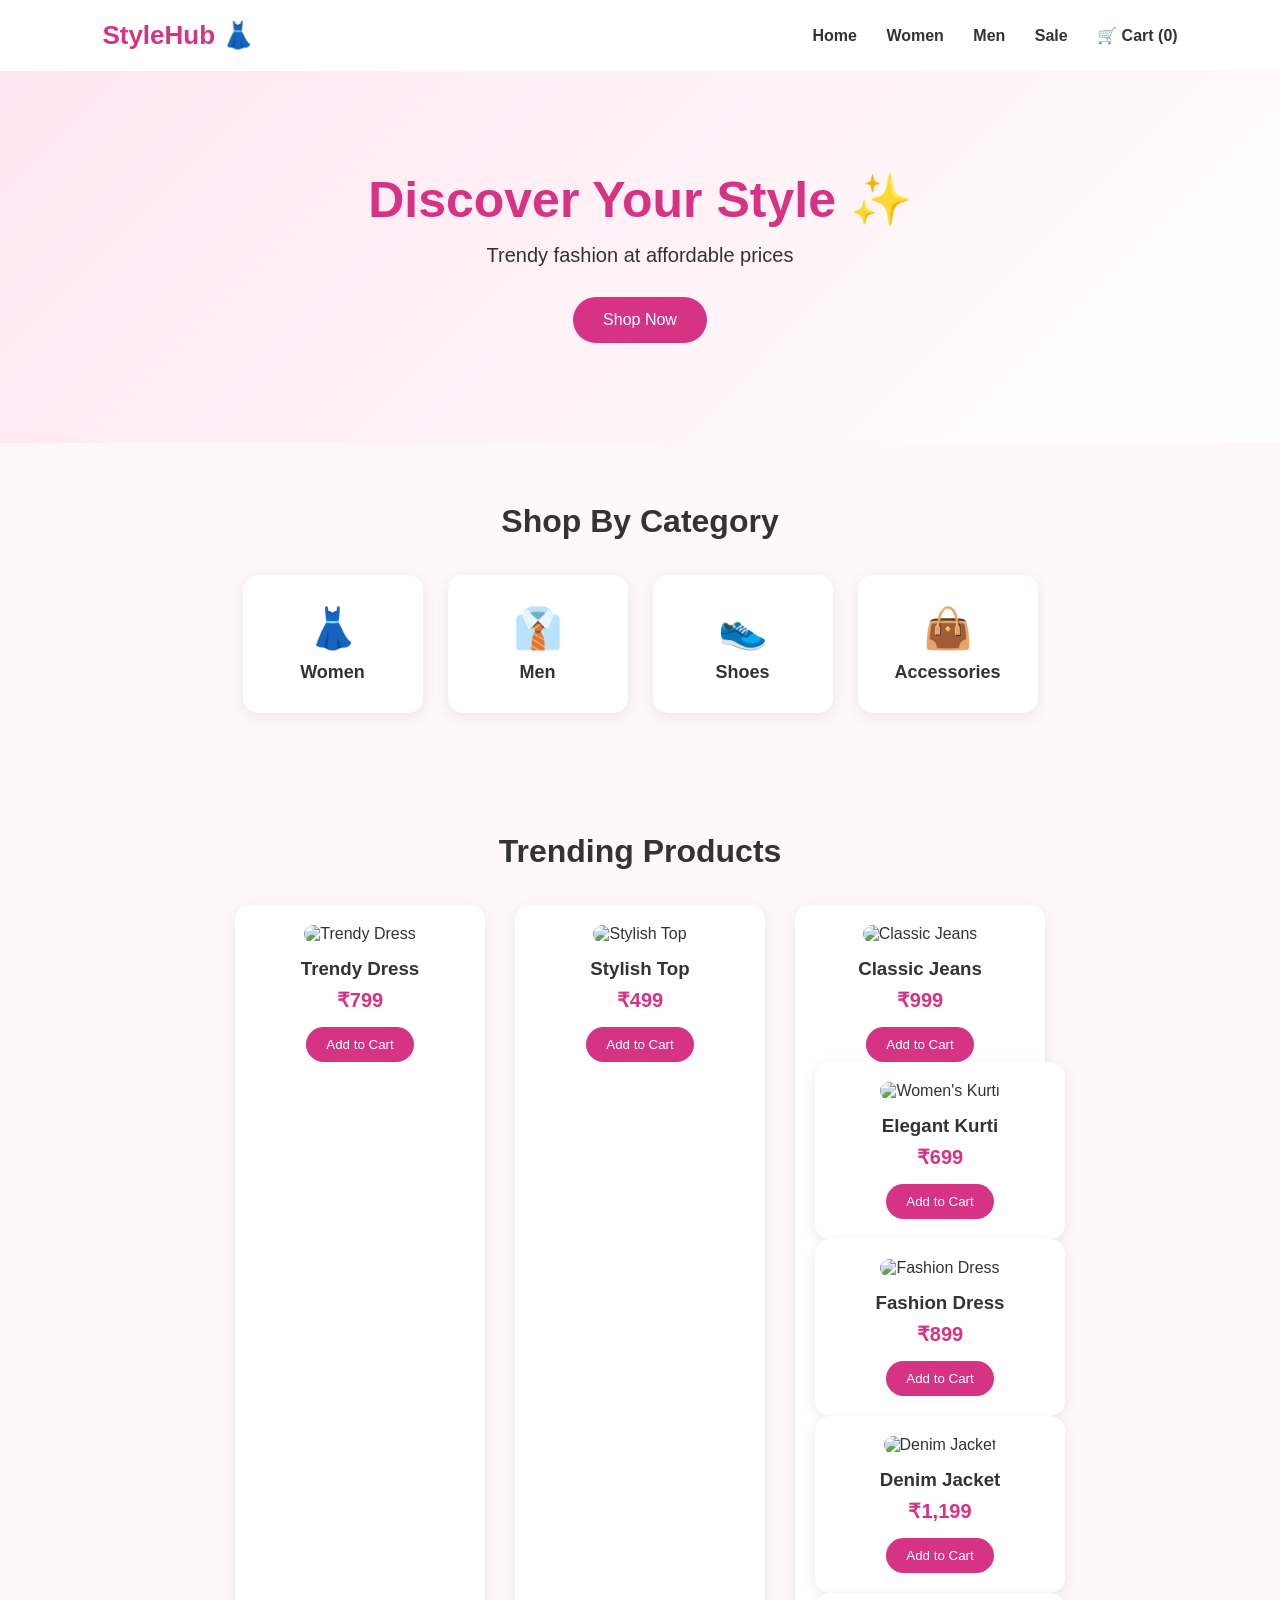
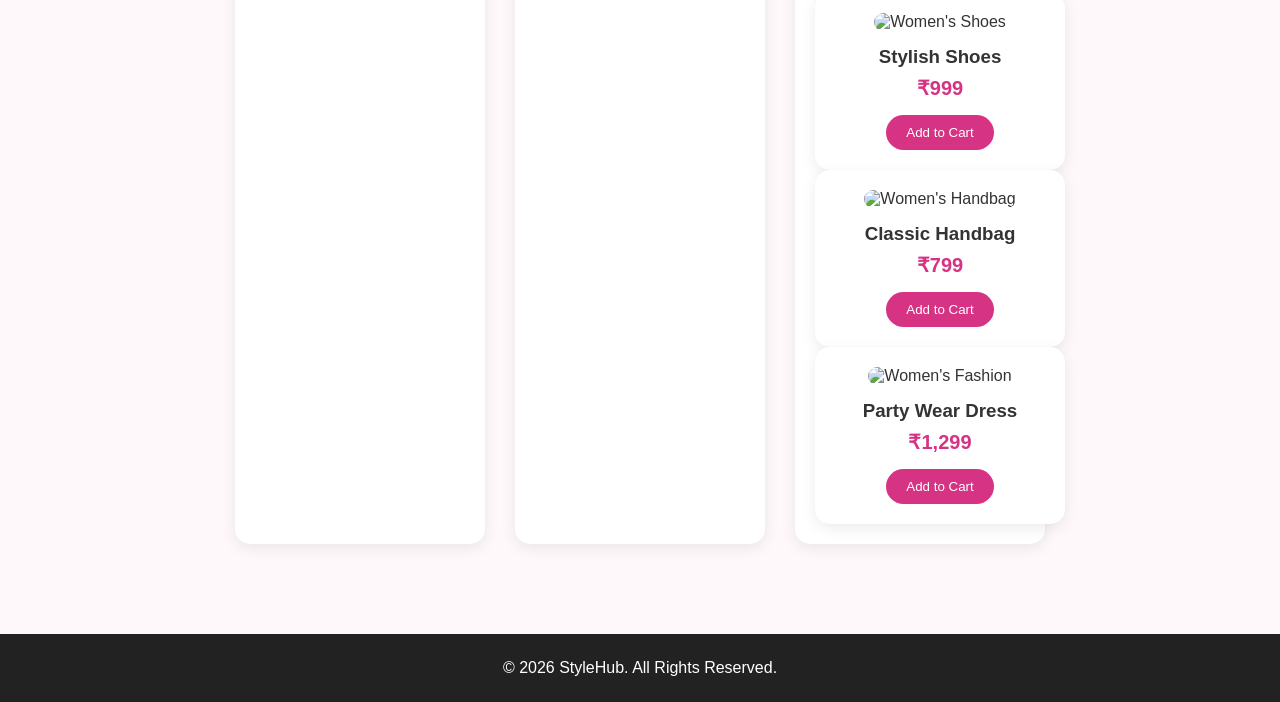
==== index.html @ b8735ea9 "Update index.html" ====
<!DOCTYPE html>
<html lang="en">
<head>
    <meta charset="UTF-8">
    <meta name="viewport" content="width=device-width, initial-scale=1.0">

    <title>StyleHub - Fashion Store</title>

    <link rel="stylesheet" href="style.css">
</head>

<body>

    <!-- Navigation Bar -->
    <nav>
        <h2>StyleHub 👗</h2>

        <div>
            <a href="#">Home</a>
            <a href="#">Women</a>
            <a href="#">Men</a>
            <a href="#">Sale</a>
            <a href="cart.html">🛒 Cart (<span id="cart-count">0</span>)</a>
        </div>
    </nav>

    <!-- Hero Section -->
    <section class="hero">

        <h1>Discover Your Style ✨</h1>

        <p>Trendy fashion at affordable prices</p>

        <button>Shop Now</button>

    </section>

    <!-- Categories -->
    <section class="categories">

        <h2>Shop By Category</h2>

        <div class="category-container">

            <div class="category">
                👗
                <h3>Women</h3>
            </div>

            <div class="category">
                👔
                <h3>Men</h3>
            </div>

            <div class="category">
                👟
                <h3>Shoes</h3>
            </div>

            <div class="category">
                👜
                <h3>Accessories</h3>
            </div>

        </div>

    </section>

    <!-- Trending Products -->
    <section class="products">

        <h2>Trending Products</h2>

        <div class="product-container">

            <div class="product">
                <img src="https://images.unsplash.com/photo-1595777457583-95e059d581b8"
                    alt="Trendy Dress">
               
                <h3>Trendy Dress</h3>
                <p>₹799</p>
                <button onclick="addToCart('Trendy Dress', 799)">Add to Cart</button>
            </div>

            <div class="product">
                <img src="https://images.unsplash.com/photo-1564257577054-3e5a7d1e4b4c"
                    alt="Stylish Top">
                
                <h3>Stylish Top</h3>
                <p>₹499</p>
                <button onclick="addToCart('Stylish Top', 499)">Add to Cart</button>
            </div>

            <div class="product">
                <img src="https://images.unsplash.com/photo-1541099649105-f69ad21f3246"
                    alt="Classic Jeans">
                
                <h3>Classic Jeans</h3>
                <p>₹999</p>
                <button onclick="addToCart('Classic Jeans', 999)">Add to Cart</button>

                <!-- Product 4 -->
<div class="product">

    <img src="https://images.unsplash.com/photo-1594633312681-425c7b97ccd1"
         alt="Women's Kurti">

    <h3>Elegant Kurti</h3>

    <p>₹699</p>

    <button onclick="addToCart('Elegant Kurti', 699)">
        Add to Cart
    </button>

</div>


<!-- Product 5 -->
<div class="product">

    <img src="https://images.unsplash.com/photo-1529139574466-a303027c1d8b"
         alt="Fashion Dress">

    <h3>Fashion Dress</h3>

    <p>₹899</p>

    <button onclick="addToCart('Fashion Dress', 899)">
        Add to Cart
    </button>

</div>


<!-- Product 6 -->
<div class="product">

    <img src="https://images.unsplash.com/photo-1551488831-00ddcb6c6bd3"
         alt="Denim Jacket">

    <h3>Denim Jacket</h3>

    <p>₹1,199</p>

    <button onclick="addToCart('Denim Jacket', 1199)">
        Add to Cart
    </button>

</div>


<!-- Product 7 -->
<div class="product">

    <img src="https://images.unsplash.com/photo-1543163521-1bf539c55dd2"
         alt="Women's Shoes">

    <h3>Stylish Shoes</h3>

    <p>₹999</p>

    <button onclick="addToCart('Stylish Shoes', 999)">
        Add to Cart
    </button>

</div>


<!-- Product 8 -->
<div class="product">

    <img src="https://images.unsplash.com/photo-1584917865442-de89df76afd3"
         alt="Women's Handbag">

    <h3>Classic Handbag</h3>

    <p>₹799</p>

    <button onclick="addToCart('Classic Handbag', 799)">
        Add to Cart
    </button>

</div>


<!-- Product 9 -->
<div class="product">

    <img src="https://images.unsplash.com/photo-1515372039744-b8f02a3ae446"
         alt="Women's Fashion">

    <h3>Party Wear Dress</h3>

    <p>₹1,299</p>

    <button onclick="addToCart('Party Wear Dress', 1299)">
        Add to Cart
    </button>

</div>
            </div>

        </div>

    </section>

    <!-- Footer -->
    <footer>

        <p>© 2026 StyleHub. All Rights Reserved.</p>

    </footer>

    <script src="script.js"></script>

</body>
</html>
---- style.css ----
/* General */
* {
    box-sizing: border-box;
    margin: 0;
    padding: 0;
}

body {
    font-family: Arial, sans-serif;
    background-color: #fff8fb;
    color: #333;
}

/* Navigation */
nav {
    display: flex;
    justify-content: space-between;
    align-items: center;
    padding: 20px 8%;
    background-color: white;
    box-shadow: 0 2px 10px rgba(0, 0, 0, 0.08);
}

nav h2 {
    color: #d63384;
    font-size: 26px;
}

nav a {
    text-decoration: none;
    color: #333;
    margin-left: 25px;
    font-weight: bold;
}

nav a:hover {
    color: #d63384;
}

/* Hero */
.hero {
    text-align: center;
    padding: 100px 20px;
    background: linear-gradient(135deg, #ffe6f0, #fff);
}

.hero h1 {
    font-size: 50px;
    color: #d63384;
    margin-bottom: 15px;
}

.hero p {
    font-size: 20px;
    margin-bottom: 30px;
}

.hero button {
    background-color: #d63384;
    color: white;
    border: none;
    padding: 14px 30px;
    border-radius: 25px;
    font-size: 16px;
    cursor: pointer;
}

.hero button:hover {
    background-color: #b52b70;
}

/* Categories */
.categories {
    padding: 60px 8%;
    text-align: center;
}

.categories h2,
.products h2 {
    font-size: 32px;
    margin-bottom: 35px;
}

.category-container {
    display: flex;
    justify-content: center;
    gap: 25px;
    flex-wrap: wrap;
}

.category {
    background-color: white;
    width: 180px;
    padding: 30px;
    border-radius: 15px;
    box-shadow: 0 4px 15px rgba(0, 0, 0, 0.08);
    font-size: 40px;
}

.category h3 {
    font-size: 18px;
    margin-top: 10px;
}

/* Products */
.products {
    padding: 60px 8%;
    text-align: center;
}

.product-container {
    display: flex;
    justify-content: center;
    gap: 30px;
    flex-wrap: wrap;
}

.product {
    width: 250px;
    background-color: white;
    padding: 20px;
    border-radius: 15px;
    box-shadow: 0 4px 15px rgba(0, 0, 0, 0.08);
}

.product img {
    width: 100%;
    height: 280px;
    object-fit: cover;
    border-radius: 12px;
    margin-bottom: 15px;
}

.product h3 {
    margin-bottom: 8px;
}

.product p {
    font-size: 20px;
    font-weight: bold;
    color: #d63384;
    margin-bottom: 15px;
}

.product button {
    background-color: #d63384;
    color: white;
    border: none;
    padding: 10px 20px;
    border-radius: 20px;
    cursor: pointer;
}

.product button:hover {
    background-color: #b52b70;
}

/* Footer */
footer {
    text-align: center;
    padding: 25px;
    background-color: #222;
    color: white;
    margin-top: 30px;
}

/* Mobile */
@media (max-width: 700px) {

    nav {
        flex-direction: column;
        gap: 15px;
    }

    nav a {
        margin: 5px;
    }

    .hero h1 {
        font-size: 35px;
    }

    .category-container,
    .product-container {
        flex-direction: column;
        align-items: center;
    }
}
/* Cart Page */

.cart-section {
    padding: 60px 8%;
    min-height: 70vh;
}

.cart-section h1 {
    text-align: center;
    margin-bottom: 40px;
    color: #d63384;
}

.cart-item {
    display: flex;
    justify-content: space-between;
    align-items: center;

    background: white;

    padding: 20px;

    margin-bottom: 15px;

    border-radius: 12px;

    box-shadow: 0 3px 12px rgba(0, 0, 0, 0.08);
}

.cart-item h3 {
    margin-bottom: 10px;
}

.cart-item strong {
    font-size: 20px;
    color: #d63384;
}

.cart-item button {
    margin-left: 20px;

    background: #dc3545;
    color: white;

    border: none;

    padding: 8px 15px;

    border-radius: 20px;

    cursor: pointer;
}

.cart-total {
    text-align: right;
    margin-top: 30px;
}

.cart-total h2 {
    margin-bottom: 20px;
}

.cart-total button {
    background: #d63384;
    color: white;

    border: none;

    padding: 14px 25px;

    border-radius: 25px;

    cursor: pointer;

    font-size: 16px;
}
/* Quantity Controls */

.quantity-control {
    display: flex;
    align-items: center;
    gap: 12px;
    margin-top: 12px;
}

.quantity-control button {
    width: 32px;
    height: 32px;

    border: none;
    border-radius: 50%;

    background-color: #d63384;
    color: white;

    font-size: 18px;
    cursor: pointer;
}

.quantity-control button:hover {
    background-color: #b52b70;
}

.quantity-control span {
    font-size: 18px;
    font-weight: bold;
    min-width: 20px;
    text-align: center;
}
/* =========================
   CHECKOUT PAGE
   ========================= */

.checkout-section {
    max-width: 600px;
    margin: 50px auto;
    padding: 30px;

    background: white;

    border-radius: 15px;

    box-shadow: 0 4px 15px rgba(0, 0, 0, 0.08);
}

.checkout-section h1 {
    text-align: center;

    color: #d63384;

    margin-bottom: 30px;
}

.checkout-section label {
    display: block;

    margin-top: 15px;
    margin-bottom: 7px;

    font-weight: bold;
}

.checkout-section input,
.checkout-section textarea,
.checkout-section select {

    width: 100%;

    padding: 12px;

    border: 1px solid #ddd;

    border-radius: 8px;

    font-size: 15px;

    box-sizing: border-box;
}

.checkout-section textarea {

    min-height: 100px;

    resize: vertical;
}

.checkout-section input:focus,
.checkout-section textarea:focus,
.checkout-section select:focus {

    outline: none;

    border-color: #d63384;
}

.checkout-section h2 {

    margin-top: 25px;

    color: #333;
}

.checkout-section button {

    width: 100%;

    margin-top: 25px;

    padding: 14px;

    background: #d63384;

    color: white;

    border: none;

    border-radius: 25px;

    font-size: 16px;

    cursor: pointer;
}

.checkout-section button:hover {

    background: #b52b70;
}
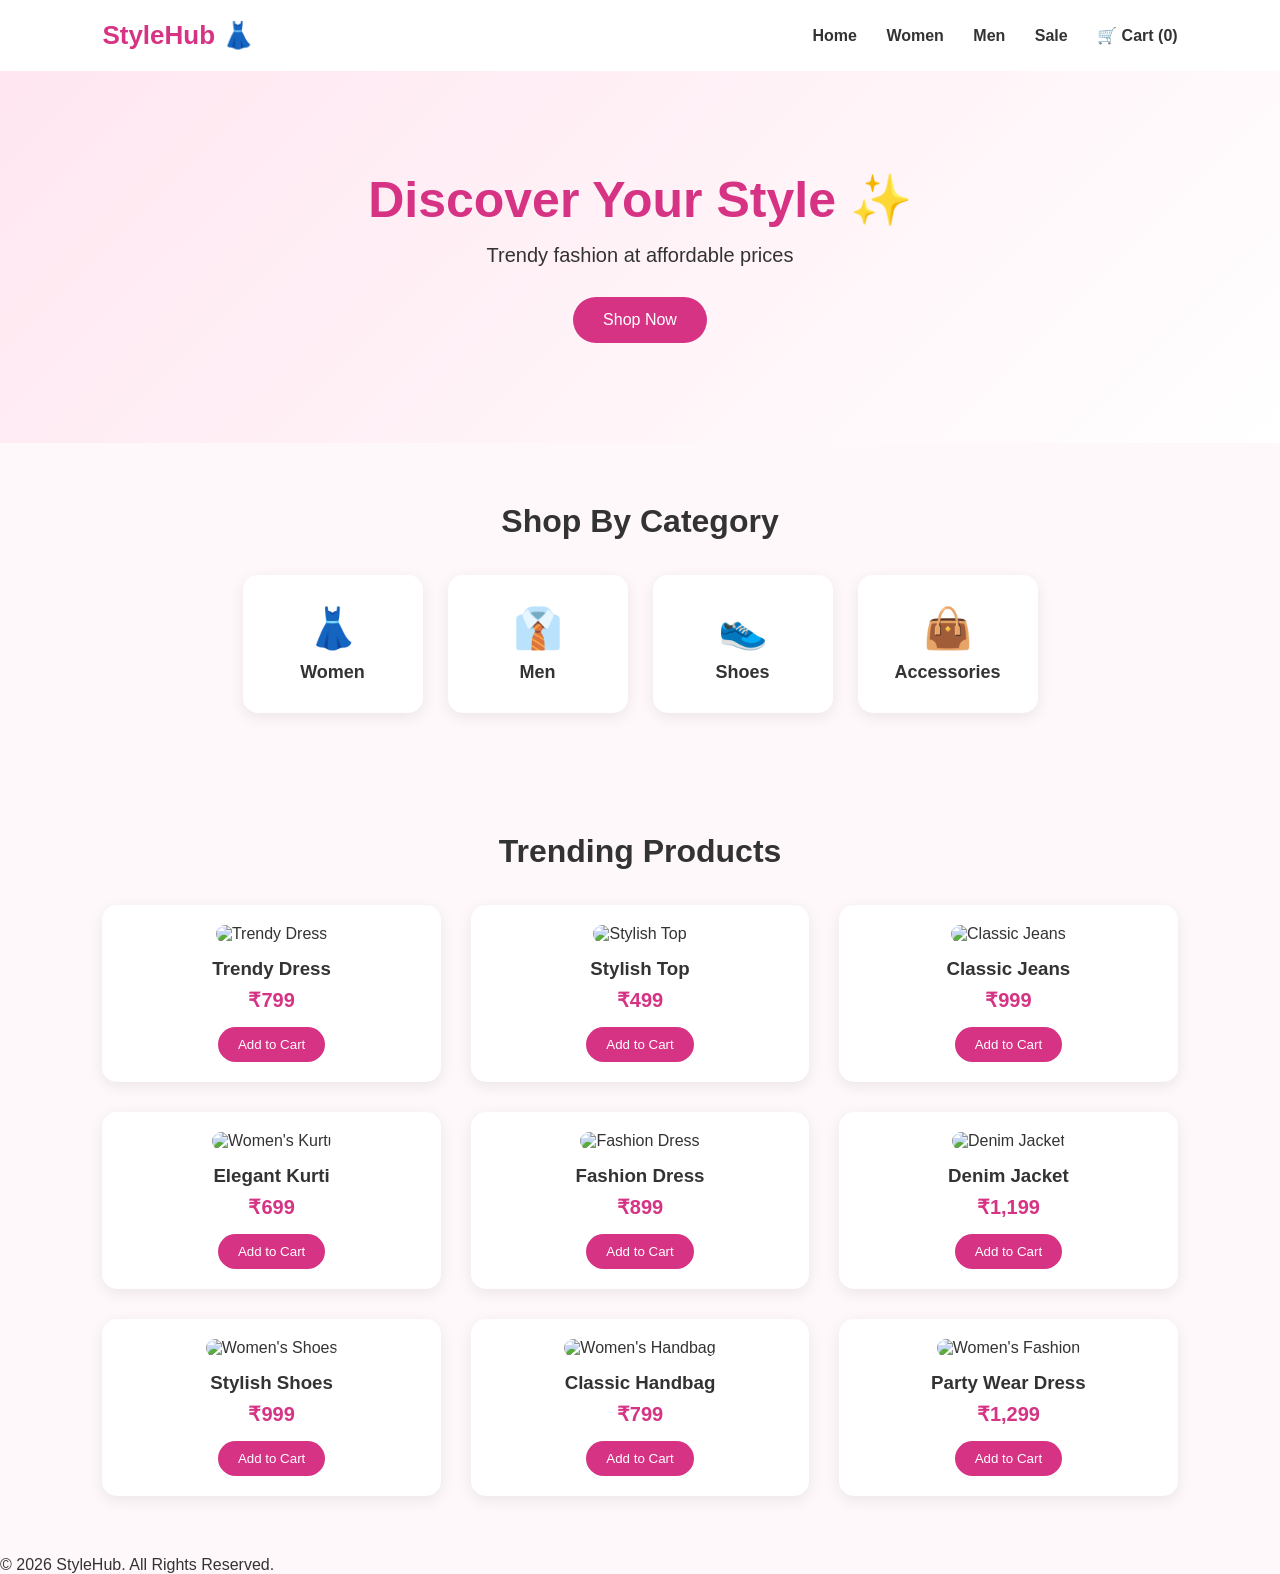
==== commit 3a1e0733: "Update index.html" ====
--- a/index.html
+++ b/index.html
@@ -42,22 +42,22 @@
 
         <div class="category-container">
 
-            <div class="category">
+            <div class="category" onclick="showCategory('Women')">
                 👗
                 <h3>Women</h3>
             </div>
 
-            <div class="category">
+            <div class="category" onclick="showCategory('Men')">
                 👔
                 <h3>Men</h3>
             </div>
 
-            <div class="category">
+            <div class="category" onclick="showCategory('Shoes')">
                 👟
                 <h3>Shoes</h3>
             </div>
 
-            <div class="category">
+            <div class="category" onclick="showCategory('Accessories')">
                 👜
                 <h3>Accessories</h3>
             </div>
@@ -98,7 +98,7 @@
                 <h3>Classic Jeans</h3>
                 <p>₹999</p>
                 <button onclick="addToCart('Classic Jeans', 999)">Add to Cart</button>
-
+</div>
                 <!-- Product 4 -->
 <div class="product">
 
@@ -194,16 +194,15 @@
 
     <p>₹1,299</p>
 
-    <button onclick="addToCart('Party Wear Dress', 1299)">
-        Add to Cart
-    </button>
-
-</div>
-            </div>
-
-        </div>
-
-    </section>
+        <button onclick="addToCart('Party Wear Dress', 1299)">
+        Add to Cart
+    </button>
+
+</div>
+
+</div>
+
+</section>
 
     <!-- Footer -->
     <footer>
--- a/style.css
+++ b/style.css
@@ -102,6 +102,7 @@
     margin-top: 10px;
 }
 
+
 /* Products */
 .products {
     padding: 60px 8%;
@@ -109,14 +110,15 @@
 }
 
 .product-container {
-    display: flex;
-    justify-content: center;
+    display: grid;
+    grid-template-columns: repeat(3, minmax(0, 1fr));
     gap: 30px;
-    flex-wrap: wrap;
+    align-items: start;
 }
 
 .product {
-    width: 250px;
+    width: 100%;
+    box-sizing: border-box;
     background-color: white;
     padding: 20px;
     border-radius: 15px;
@@ -155,13 +157,18 @@
     background-color: #b52b70;
 }
 
-/* Footer */
-footer {
-    text-align: center;
-    padding: 25px;
-    background-color: #222;
-    color: white;
-    margin-top: 30px;
+/* Tablet */
+@media (max-width: 900px) {
+    .product-container {
+        grid-template-columns: repeat(2, minmax(0, 1fr));
+    }
+}
+
+/* Mobile */
+@media (max-width: 600px) {
+    .product-container {
+        grid-template-columns: 1fr;
+    }
 }
 
 /* Mobile */
@@ -180,8 +187,7 @@
         font-size: 35px;
     }
 
-    .category-container,
-    .product-container {
+    .category-container {
         flex-direction: column;
         align-items: center;
     }
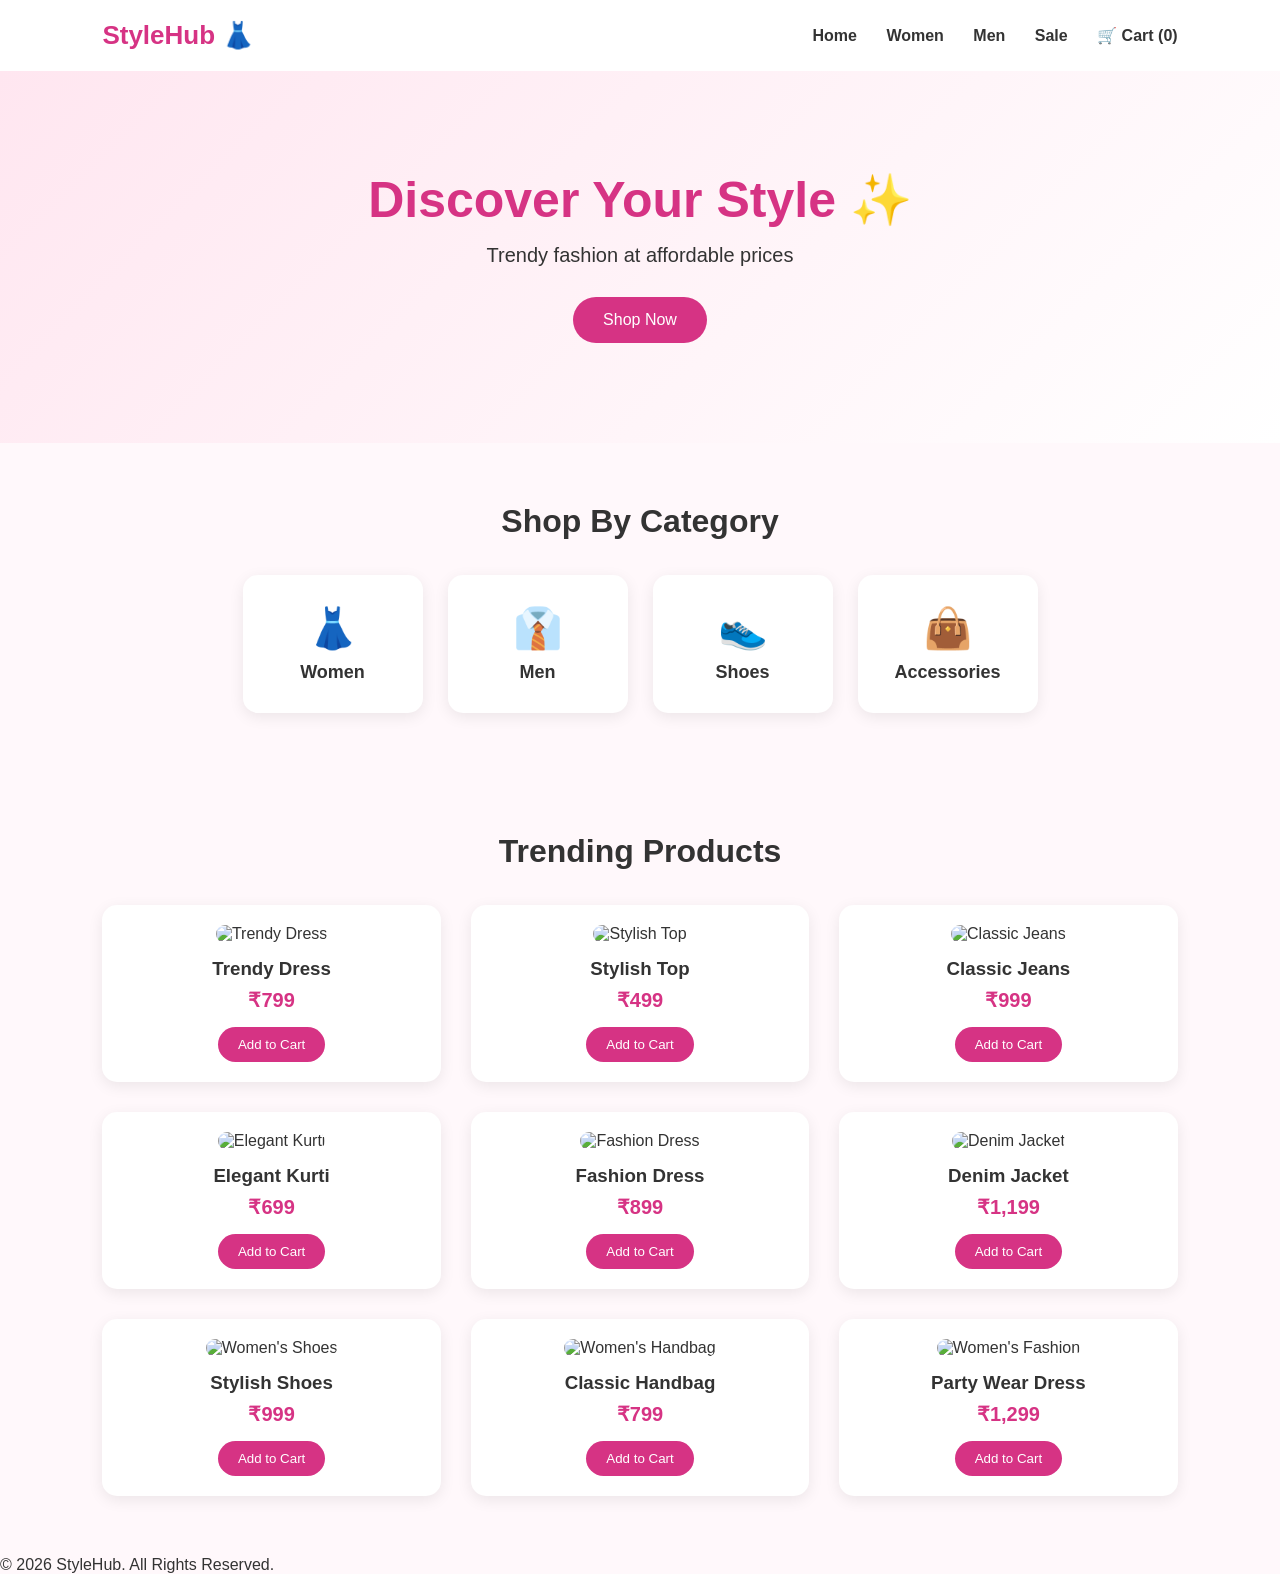
==== commit 008ce1dd: "Update index.html" ====
--- a/index.html
+++ b/index.html
@@ -83,7 +83,7 @@
             </div>
 
             <div class="product">
-                <img src="https://images.unsplash.com/photo-1564257577054-3e5a7d1e4b4c"
+                <img src="https://images.unsplash.com/photo-1551163943-3f6a855d1153"
                     alt="Stylish Top">
                 
                 <h3>Stylish Top</h3>
@@ -102,8 +102,8 @@
                 <!-- Product 4 -->
 <div class="product">
 
-    <img src="https://images.unsplash.com/photo-1594633312681-425c7b97ccd1"
-         alt="Women's Kurti">
+    <img src="https://makeoverfashions.com/cdn/shop/files/0E2A2642.jpg?v=1745540570"
+     alt="Elegant Kurti">
 
     <h3>Elegant Kurti</h3>
 
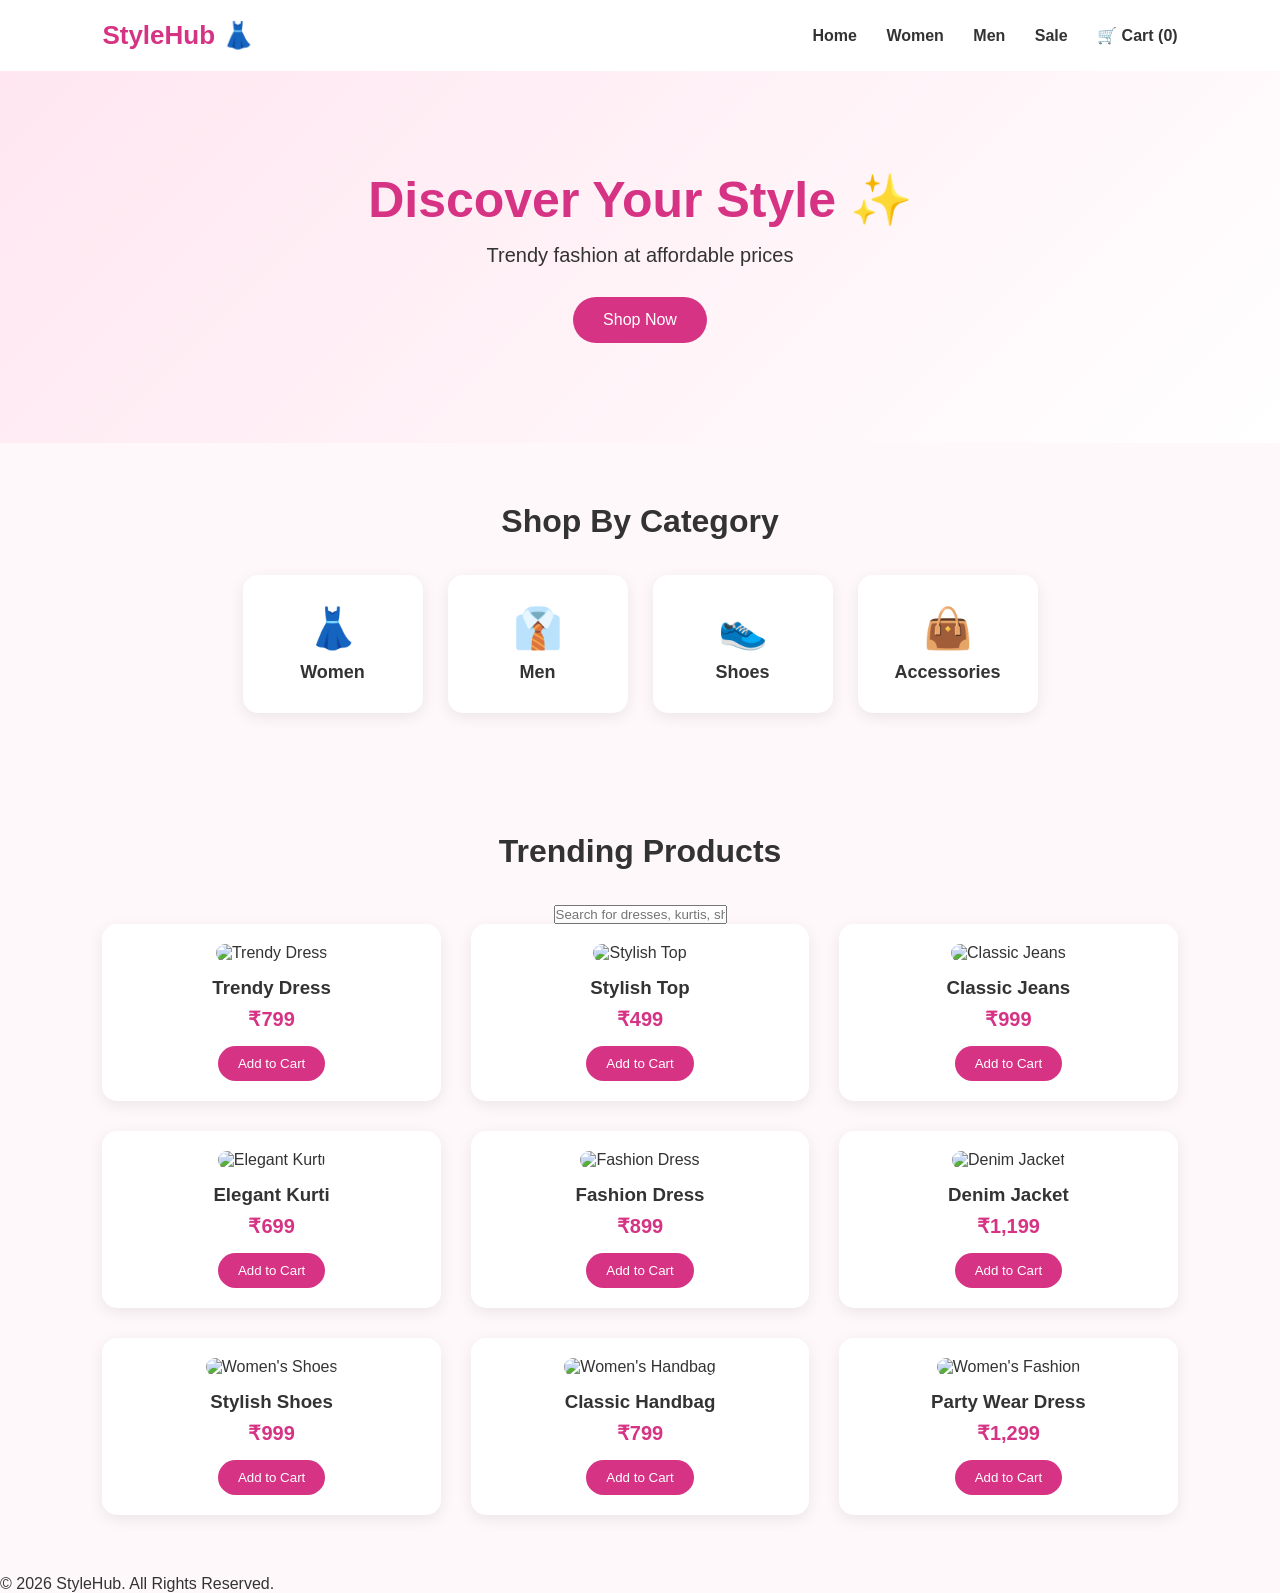
==== commit 3497819d: "Update index.html" ====
--- a/index.html
+++ b/index.html
@@ -69,10 +69,19 @@
     <!-- Trending Products -->
     <section class="products">
 
-        <h2>Trending Products</h2>
-
-        <div class="product-container">
-
+    <h2>Trending Products</h2>
+
+    <!-- Product Search -->
+    <div class="search-container">
+        <input
+            type="text"
+            id="searchInput"
+            placeholder="Search for dresses, kurtis, shoes..."
+            onkeyup="searchProducts()"
+        >
+    </div>
+
+    <div class="product-container">
             <div class="product">
                 <img src="https://images.unsplash.com/photo-1595777457583-95e059d581b8"
                     alt="Trendy Dress">
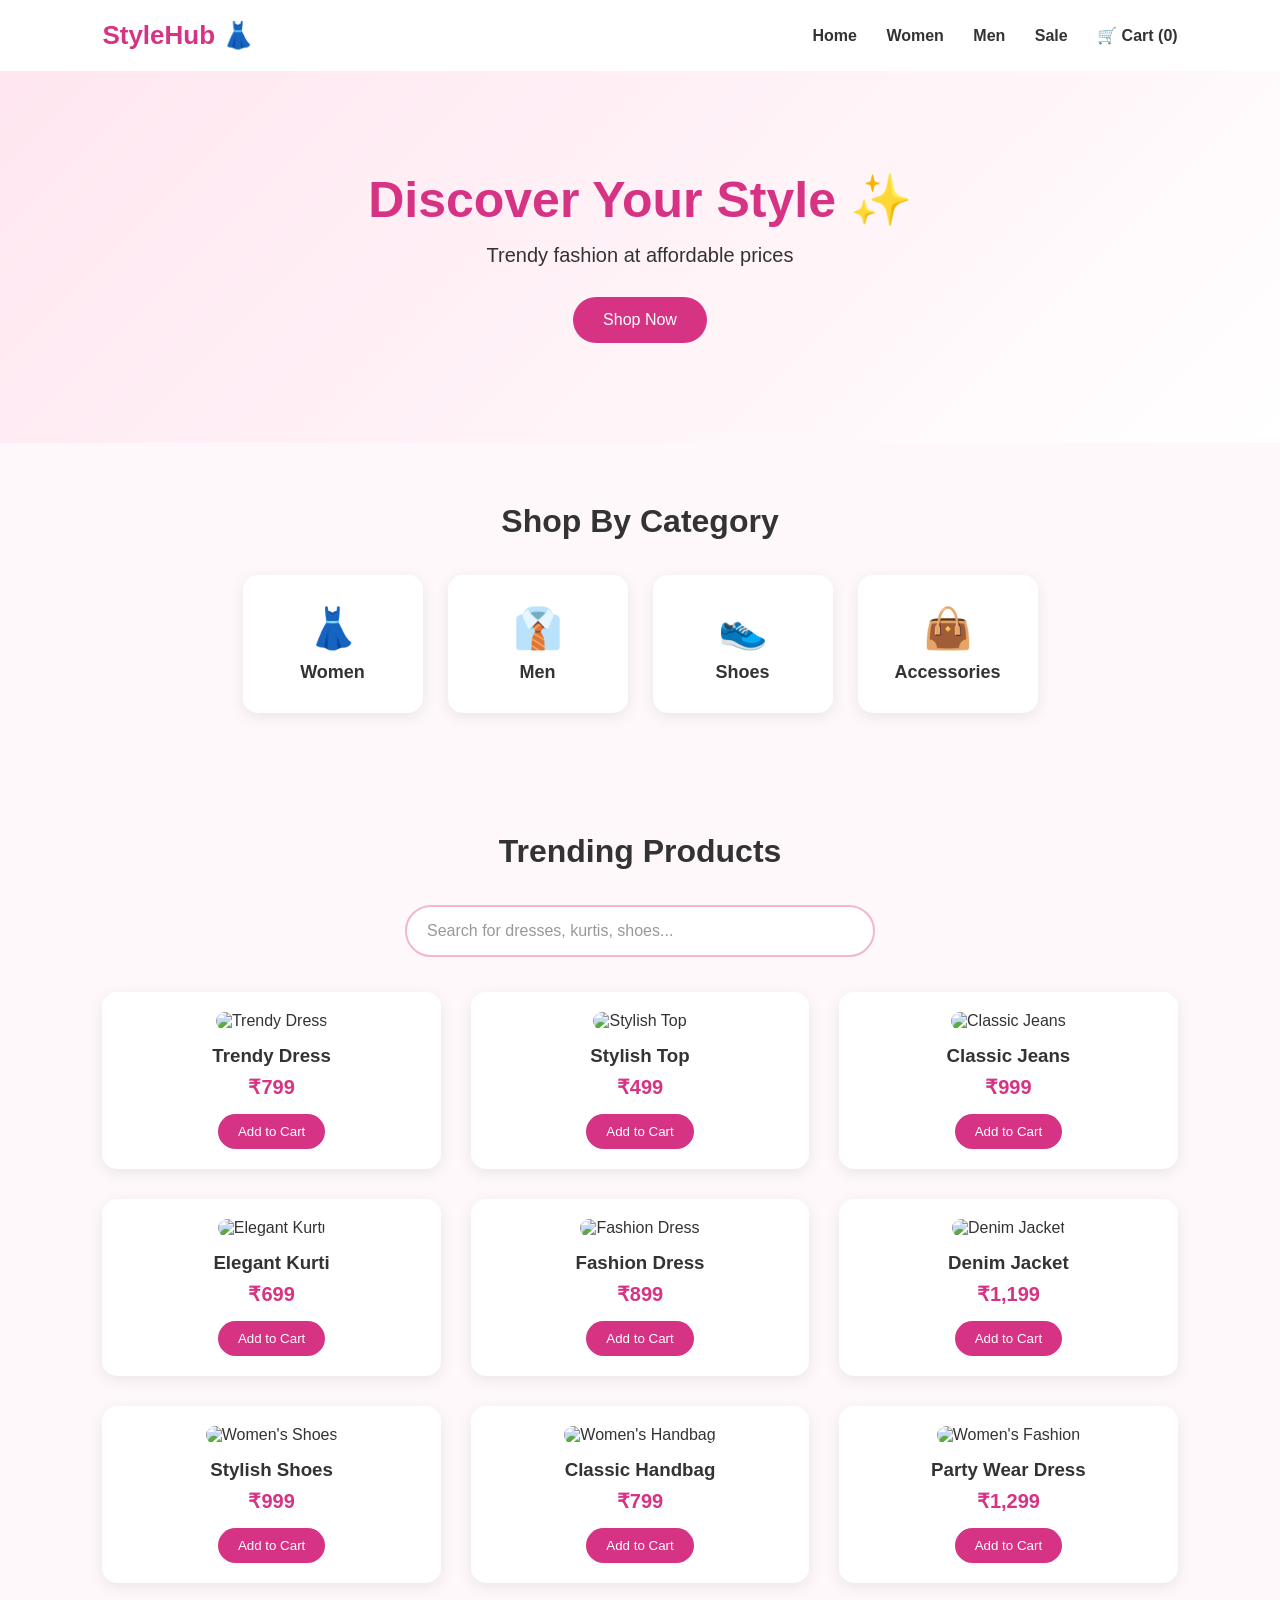
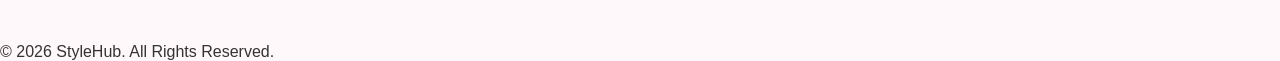
==== commit d5e6a884: "Update index.html" ====
--- a/index.html
+++ b/index.html
@@ -82,7 +82,7 @@
     </div>
 
     <div class="product-container">
-            <div class="product">
+            <div class="product" data-category="women">
                 <img src="https://images.unsplash.com/photo-1595777457583-95e059d581b8"
                     alt="Trendy Dress">
                
@@ -91,7 +91,7 @@
                 <button onclick="addToCart('Trendy Dress', 799)">Add to Cart</button>
             </div>
 
-            <div class="product">
+            <div class="product" data-category="women">
                 <img src="https://images.unsplash.com/photo-1551163943-3f6a855d1153"
                     alt="Stylish Top">
                 
@@ -100,7 +100,7 @@
                 <button onclick="addToCart('Stylish Top', 499)">Add to Cart</button>
             </div>
 
-            <div class="product">
+            <div class="product" data-category="women">
                 <img src="https://images.unsplash.com/photo-1541099649105-f69ad21f3246"
                     alt="Classic Jeans">
                 
@@ -109,7 +109,7 @@
                 <button onclick="addToCart('Classic Jeans', 999)">Add to Cart</button>
 </div>
                 <!-- Product 4 -->
-<div class="product">
+<div class="product" data-category="women">
 
     <img src="https://makeoverfashions.com/cdn/shop/files/0E2A2642.jpg?v=1745540570"
      alt="Elegant Kurti">
@@ -126,7 +126,7 @@
 
 
 <!-- Product 5 -->
-<div class="product">
+<div class="product" data-category="women">
 
     <img src="https://images.unsplash.com/photo-1529139574466-a303027c1d8b"
          alt="Fashion Dress">
@@ -143,7 +143,7 @@
 
 
 <!-- Product 6 -->
-<div class="product">
+<div class="product" data-category="women">
 
     <img src="https://images.unsplash.com/photo-1551488831-00ddcb6c6bd3"
          alt="Denim Jacket">
@@ -160,7 +160,7 @@
 
 
 <!-- Product 7 -->
-<div class="product">
+<div class="product" data-category="shoes">
 
     <img src="https://images.unsplash.com/photo-1543163521-1bf539c55dd2"
          alt="Women's Shoes">
@@ -177,7 +177,7 @@
 
 
 <!-- Product 8 -->
-<div class="product">
+<div class="product" data-category="accessories">
 
     <img src="https://images.unsplash.com/photo-1584917865442-de89df76afd3"
          alt="Women's Handbag">
@@ -194,7 +194,7 @@
 
 
 <!-- Product 9 -->
-<div class="product">
+<div class="product" data-category="women">
 
     <img src="https://images.unsplash.com/photo-1515372039744-b8f02a3ae446"
          alt="Women's Fashion">
--- a/style.css
+++ b/style.css
@@ -399,3 +399,56 @@
 
     background: #b52b70;
 }
+/* Product Search Bar */
+
+.search-container {
+    margin: 25px auto 35px;
+    max-width: 500px;
+    padding: 0 15px;
+}
+
+#searchInput {
+    width: 100%;
+    padding: 15px 20px;
+    border: 2px solid #f3b5d0;
+    border-radius: 30px;
+    font-size: 16px;
+    outline: none;
+    box-sizing: border-box;
+    transition: 0.3s;
+}
+
+#searchInput:focus {
+    border-color: #d63384;
+    box-shadow: 0 0 10px rgba(214, 51, 132, 0.2);
+}
+
+#searchInput::placeholder {
+    color: #999;
+}
+/* Product Search Bar */
+
+.search-container {
+    width: 100%;
+    max-width: 500px;
+    margin: 25px auto 35px;
+    padding: 0 15px;
+    box-sizing: border-box;
+}
+
+#searchInput {
+    display: block;
+    width: 100%;
+    padding: 15px 20px;
+    border: 2px solid #f3b5d0;
+    border-radius: 30px;
+    font-size: 16px;
+    outline: none;
+    box-sizing: border-box;
+    background: white;
+}
+
+#searchInput:focus {
+    border-color: #d63384;
+    box-shadow: 0 0 10px rgba(214, 51, 132, 0.2);
+}
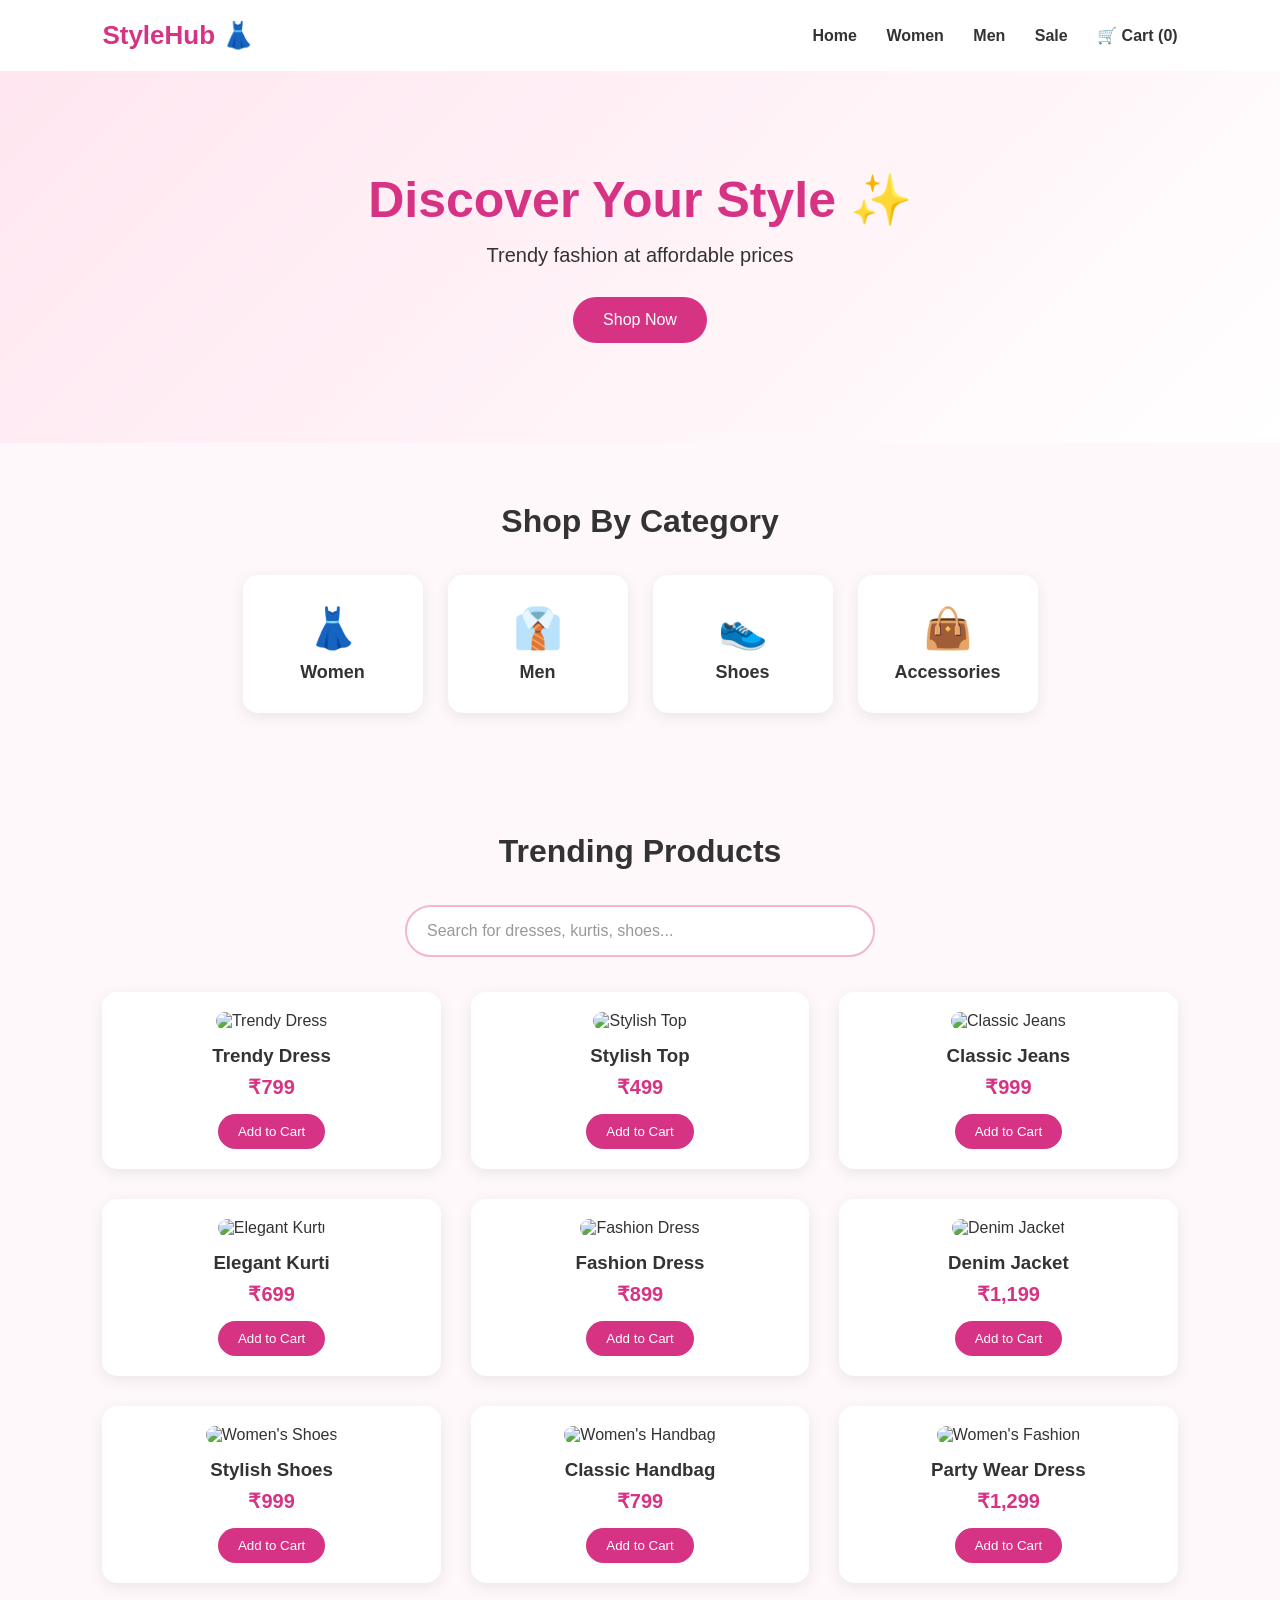
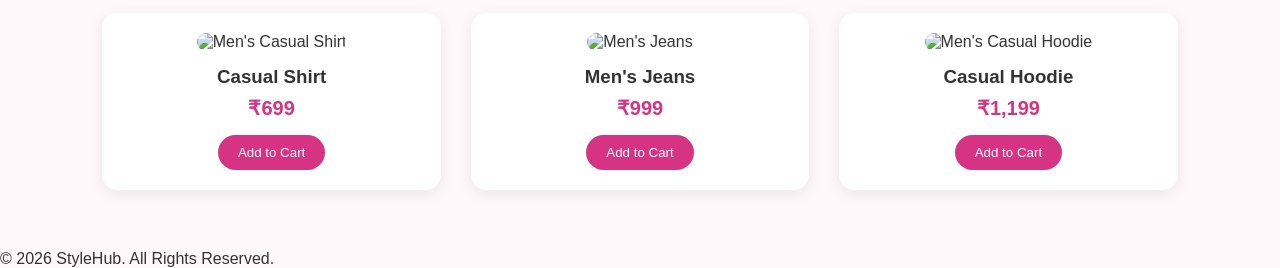
==== commit 9d41d8ed: "Update index.html" ====
--- a/index.html
+++ b/index.html
@@ -208,7 +208,51 @@
     </button>
 
 </div>
-
+<!-- Men's Product 1 -->
+<div class="product" data-category="men">
+
+    <img src="https://images.unsplash.com/photo-1603252110481-7ba873bf42ab"
+         alt="Men's Casual Shirt">
+
+    <h3>Casual Shirt</h3>
+
+    <p>₹699</p>
+
+    <button onclick="addToCart('Casual Shirt', 699)">
+        Add to Cart
+    </button>
+
+</div>        
+<!-- Men's Product 2 -->
+<div class="product" data-category="men">
+
+    <img src="https://images.unsplash.com/photo-1542272604-787c3835535d"
+         alt="Men's Jeans">
+
+    <h3>Men's Jeans</h3>
+
+    <p>₹999</p>
+
+    <button onclick="addToCart('Men Jeans', 999)">
+        Add to Cart
+    </button>
+
+</div>
+<!-- Men's Product 3 -->
+<div class="product" data-category="men">
+
+    <img src="https://images.unsplash.com/photo-1556821840-3a63f95609a7"
+         alt="Men's Casual Hoodie">
+
+    <h3>Casual Hoodie</h3>
+
+    <p>₹1,199</p>
+
+    <button onclick="addToCart('Casual Hoodie', 1199)">
+        Add to Cart
+    </button>
+
+</div> 
 </div>
 
 </section>
